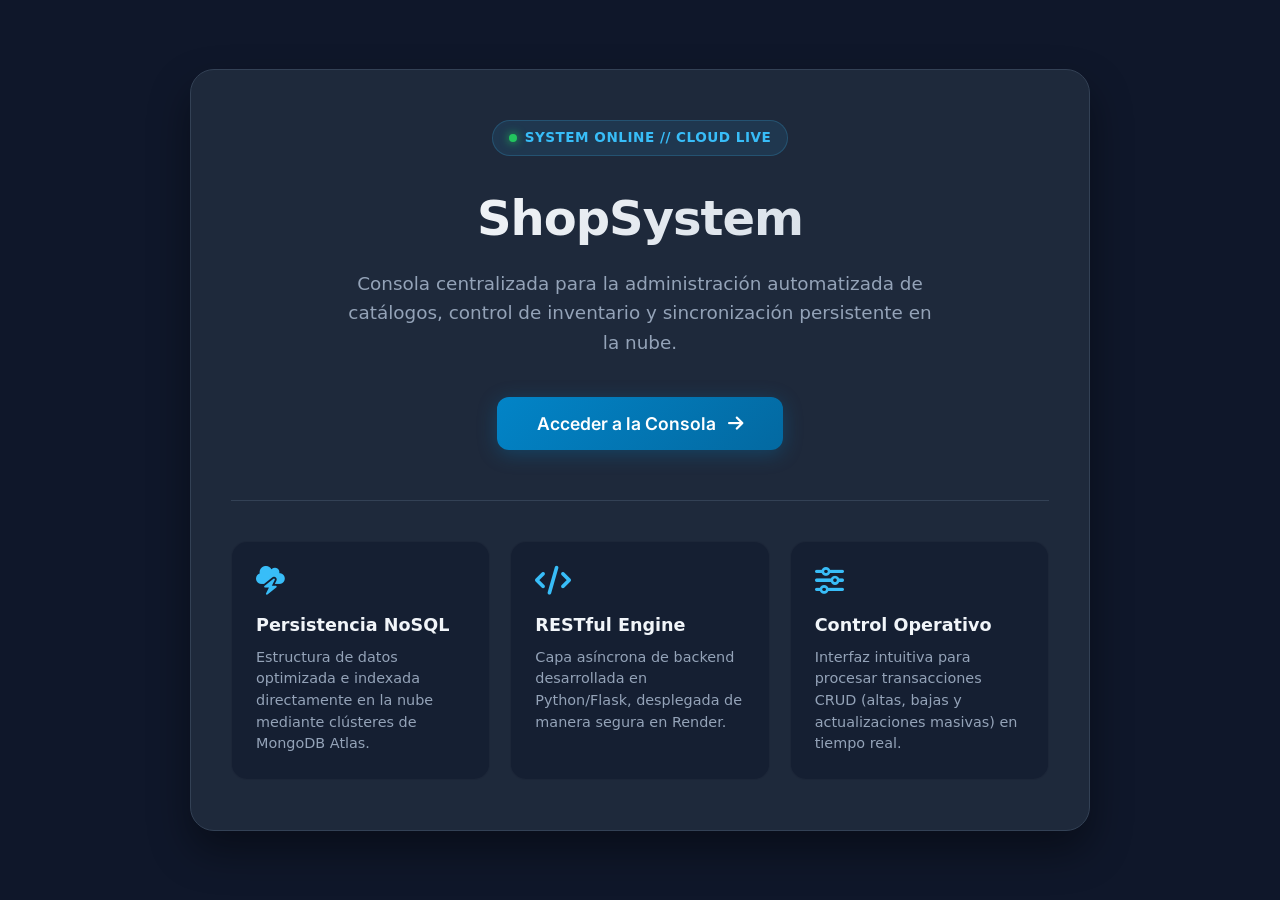
==== index.html @ e1367fc3 "Update index.html" ====
<!DOCTYPE html>
<html lang="es">
<head>
    <meta charset="UTF-8">
    <meta name="viewport" content="width=device-width, initial-scale=1.0">
    <title>ShopSystem | Consola de Gestión</title>
    <link rel="stylesheet" href="styles.css">
    <link rel="stylesheet" href="https://cdnjs.cloudflare.com/ajax/libs/font-awesome/6.4.0/css/all.min.css">
    <style>
        :root {
            --bg-dark: #0f172a;
            --surface-dark: #1e293b;
            --primary-glow: #38bdf8;
            --text-muted: #94a3b8;
            --border-glow: #334155;
        }

        body {
            background-color: var(--bg-dark);
            font-family: 'Segoe UI', system-ui, sans-serif;
            color: #f8fafc;
            margin: 0;
            min-height: 100vh;
            display: flex;
            align-items: center;
            justify-content: center;
        }

        .hero-panel {
            background: var(--surface-dark);
            border: 1px solid var(--border-glow);
            border-radius: 24px;
            padding: 50px 40px;
            max-width: 900px;
            width: 90%;
            box-shadow: 0 20px 40px rgba(0, 0, 0, 0.4);
            text-align: center;
            position: relative;
            overflow: hidden;
        }

        /* Indicador de estado del Servidor */
        .status-badge {
            display: inline-flex;
            align-items: center;
            gap: 8px;
            background: rgba(56, 189, 248, 0.1);
            color: var(--primary-glow);
            padding: 6px 16px;
            border-radius: 100px;
            font-size: 0.85rem;
            font-weight: 600;
            letter-spacing: 0.5px;
            margin-bottom: 24px;
            border: 1px solid rgba(56, 189, 248, 0.2);
        }

        .status-dot {
            width: 8px;
            height: 8px;
            background-color: #22c55e;
            border-radius: 50%;
            box-shadow: 0 0 10px #22c55e;
            animation: pulse 2s infinite;
        }

        @keyframes pulse {
            0% { transform: scale(0.95); box-shadow: 0 0 0 0 rgba(34, 197, 94, 0.7); }
            70% { transform: scale(1); box-shadow: 0 0 0 8px rgba(34, 197, 94, 0); }
            100% { transform: scale(0.95); box-shadow: 0 0 0 0 rgba(34, 197, 94, 0); }
        }

        .hero-panel h1 {
            font-size: 3rem;
            font-weight: 800;
            margin: 0 0 12px 0;
            background: linear-gradient(135deg, #ffffff 0%, #cbd5e1 100%);
            -webkit-background-clip: text;
            -webkit-text-fill-color: transparent;
            letter-spacing: -1px;
        }

        .hero-panel p.subtitle {
            font-size: 1.15rem;
            color: var(--text-muted);
            max-width: 600px;
            margin: 0 auto 40px auto;
            line-height: 1.6;
        }

        /* Botón de Acceso Principal */
        .btn-primary {
            background: linear-gradient(135deg, #0284c7 0%, #0369a1 100%);
            color: white;
            border: none;
            padding: 16px 40px;
            font-size: 1.1rem;
            font-weight: 600;
            border-radius: 12px;
            cursor: pointer;
            transition: all 0.3s ease;
            box-shadow: 0 4px 20px rgba(2, 132, 199, 0.3);
            display: inline-flex;
            align-items: center;
            gap: 12px;
        }

        .btn-primary:hover {
            transform: translateY(-2px);
            box-shadow: 0 6px 24px rgba(2, 132, 199, 0.5);
            background: linear-gradient(135deg, #38bdf8 0%, #0284c7 100%);
        }

        /* Grid Tecnológico */
        .tech-grid {
            display: grid;
            grid-template-columns: repeat(auto-fit, minmax(220px, 1fr));
            gap: 20px;
            margin-top: 50px;
            border-top: 1px solid var(--border-glow);
            padding-top: 40px;
        }

        .tech-card {
            background: #151f32;
            padding: 24px;
            border-radius: 16px;
            border: 1px solid rgba(255, 255, 255, 0.03);
            text-align: left;
            transition: transform 0.3s ease;
        }

        .tech-card:hover {
            transform: translateY(-4px);
            border-color: rgba(56, 189, 248, 0.2);
        }

        .tech-card i {
            font-size: 1.8rem;
            color: var(--primary-glow);
            margin-bottom: 16px;
        }

        .tech-card h3 {
            font-size: 1.1rem;
            font-weight: 600;
            margin: 0 0 8px 0;
            color: #f1f5f9;
        }

        .tech-card p {
            font-size: 0.9rem;
            color: var(--text-muted);
            margin: 0;
            line-height: 1.5;
        }
    </style>
</head>
<body>

<div class="hero-panel">
    <div class="status-badge">
        <div class="status-dot"></div>
        <span>SYSTEM ONLINE // CLOUD LIVE</span>
    </div>

    <h1>ShopSystem</h1>
    <p class="subtitle">Consola centralizada para la administración automatizada de catálogos, control de inventario y sincronización persistente en la nube.</p>
    
    <button class="btn-primary" onclick="window.location.href='catalogo.html'">
        <span>Acceder a la Consola</span>
        <i class="fa-solid fa-arrow-right"></i>
    </button>

    <div class="tech-grid">
        <div class="tech-card">
            <i class="fa-solid fa-cloud-bolt"></i>
            <h3>Persistencia NoSQL</h3>
            <p>Estructura de datos optimizada e indexada directamente en la nube mediante clústeres de MongoDB Atlas.</p>
        </div>
        <div class="tech-card">
            <i class="fa-solid fa-code"></i>
            <h3>RESTful Engine</h3>
            <p>Capa asíncrona de backend desarrollada en Python/Flask, desplegada de manera segura en Render.</p>
        </div>
        <div class="tech-card">
            <i class="fa-solid fa-sliders"></i>
            <h3>Control Operativo</h3>
            <p>Interfaz intuitiva para procesar transacciones CRUD (altas, bajas y actualizaciones masivas) en tiempo real.</p>
        </div>
    </div>
</div>

<div id="modalManual" class="modal">
    <div class="modal-content">
        <span class="close">&times;</span>
        <h2 id="manualTitulo" class="manual-titulo"></h2>
        <div id="manualCuerpo" class="manual-cuerpo"></div>
    </div>
</div>

</body>
</html>
---- styles.css ----
/* ============================================================
   SISTEMA DE ESTILOS v2.1 — Modales centrados
   ============================================================ */

@import url('https://fonts.googleapis.com/css2?family=Inter:wght@400;500;600&display=swap');

:root {
    --font: 'Inter', sans-serif;
    --blue-600:   #2563EB;
    --blue-700:   #1D4ED8;
    --green-100:  #D1FAE5;
    --green-500:  #10B981;
    --green-600:  #059669;
    --green-700:  #065F46;
    --red-50:     #FEF2F2;
    --red-100:    #FEE2E2;
    --red-500:    #EF4444;
    --red-600:    #DC2626;
    --red-700:    #B91C1C;
    --amber-100:  #FEF3C7;
    --amber-700:  #92400E;
    --indigo-600: #4F46E5;
    --indigo-700: #4338CA;

    --bg:         #F9FAFB;
    --surface:    #ffffff;
    --surface-2:  #F3F4F6;
    --text:       #111827;
    --text-muted: #4B5563;
    --text-hint:  #9CA3AF;
    --border:     #E5E7EB;
    --primary:    var(--blue-600);
    --primary-hv: var(--blue-700);
    --success:    var(--green-500);
    --success-hv: var(--green-600);
    --danger:     var(--red-500);
    --danger-hv:  var(--red-600);
    --rad-sm: 6px;
    --rad-md: 10px;
    --rad-lg: 16px;
}

@media (prefers-color-scheme: dark) {
    :root {
        --bg:         #0F1117;
        --surface:    #1A1D26;
        --surface-2:  #22263A;
        --text:       #F1F5F9;
        --text-muted: #94A3B8;
        --text-hint:  #475569;
        --border:     #2D3148;
        --primary:    #60A5FA;
        --primary-hv: #3B82F6;
        --success:    #34D399;
        --success-hv: #10B981;
        --danger:     #F87171;
        --danger-hv:  #EF4444;
    }
}

*, *::before, *::after { box-sizing: border-box; margin: 0; padding: 0; }

body {
    font-family: var(--font);
    background-color: var(--bg);
    color: var(--text);
    font-size: 15px;
    line-height: 1.6;
    min-height: 100vh;
    display: flex;
    justify-content: center;
    padding: 24px 16px;
}

.container { width: 100%; max-width: 920px; }

.header-flex {
    display: flex;
    justify-content: space-between;
    align-items: center;
    margin-bottom: 24px;
    gap: 12px;
    flex-wrap: wrap;
}

h2 { font-size: 20px; font-weight: 500; color: var(--text); }

.card {
    background: var(--surface);
    border: 0.5px solid var(--border);
    border-radius: var(--rad-lg);
    padding: 1.25rem 1.4rem;
    margin-bottom: 20px;
}

input, select, textarea {
    flex: 1;
    min-width: 180px;
    padding: 9px 13px;
    background: var(--surface-2);
    color: var(--text);
    border: 0.5px solid var(--border);
    border-radius: var(--rad-md);
    font-family: var(--font);
    font-size: 14px;
    outline: none;
    transition: border-color 0.2s, box-shadow 0.2s;
}
input::placeholder, textarea::placeholder { color: var(--text-hint); }
input:focus, select:focus, textarea:focus {
    border-color: var(--primary);
    box-shadow: 0 0 0 3px rgba(59,130,246,0.12);
}

.form-group { display: flex; gap: 8px; flex-wrap: wrap; align-items: center; }

button {
    font-family: var(--font);
    font-size: 13px;
    font-weight: 500;
    cursor: pointer;
    border-radius: var(--rad-md);
    border: none;
    transition: background 0.15s, color 0.15s, transform 0.1s;
}
button:active { transform: scale(0.98); }

.btn-primary { background: var(--primary); color: #fff; padding: 10px 20px; }
.btn-primary:hover { background: var(--primary-hv); }

.btn-nav { background: var(--indigo-600); color: #fff; padding: 7px 14px; border-radius: var(--rad-sm); margin-left: 8px; }
.btn-nav:hover { background: var(--indigo-700); }

.btn-delete { background: transparent; color: var(--danger); border: 0.5px solid var(--danger); padding: 5px 11px; font-size: 12px; border-radius: var(--rad-sm); }
.btn-delete:hover { background: var(--danger); color: #fff; }

.btn-add-cart { background: transparent; color: var(--success); border: 0.5px solid var(--success); padding: 5px 11px; font-size: 12px; border-radius: var(--rad-sm); }
.btn-add-cart:hover { background: var(--success); color: #fff; }

.btn-logout { background: var(--danger-hv); color: #fff; padding: 7px 14px; border-radius: var(--rad-sm); font-size: 12px; }
.btn-logout:hover { background: var(--red-700); }

.btn-comprar-final { background: var(--success); color: #fff; padding: 11px 20px; border-radius: var(--rad-md); font-size: 14px; width: 100%; margin-top: 12px; }
.btn-comprar-final:hover { background: var(--success-hv); }

.btn-eliminar-item { background: var(--danger); color: #fff; border: none; border-radius: var(--rad-sm); padding: 4px 10px; font-size: 12px; }
.btn-eliminar-item:hover { background: var(--danger-hv); }

.table-wrap { border: 0.5px solid var(--border); border-radius: var(--rad-lg); overflow: hidden; background: var(--surface); margin-bottom: 20px; }
table { width: 100%; border-collapse: collapse; font-size: 14px; }
thead th { background: var(--surface-2); color: var(--text-muted); font-size: 11px; font-weight: 500; text-transform: uppercase; letter-spacing: 0.06em; padding: 10px 14px; text-align: left; }
tbody td { padding: 12px 14px; border-top: 0.5px solid var(--border); color: var(--text); }
tbody tr:hover { background: var(--surface-2); }

.badge { display: inline-block; padding: 3px 10px; border-radius: 99px; font-size: 11px; font-weight: 500; }
.badge-green  { background: var(--green-100); color: var(--green-700); }
.badge-amber  { background: var(--amber-100); color: var(--amber-700); }
.badge-danger { background: var(--red-100);   color: var(--red-700); }

#seccionAdmin {
    background: var(--red-50);
    border: 0.5px solid var(--red-500);
    border-radius: var(--rad-lg);
    padding: 1rem 1.25rem;
    margin-bottom: 20px;
    display: flex;
    justify-content: space-between;
    align-items: center;
    gap: 12px;
    flex-wrap: wrap;
}
#seccionAdmin h3 { font-size: 13px; font-weight: 500; color: var(--red-700); }
#seccionAdmin p  { font-size: 12px; color: var(--red-600); opacity: .85; margin-top: 3px; }

/* ══════════════════════════════════════════════════════════════
   MODAL CENTRADO EN PANTALLA
   ══════════════════════════════════════════════════════════════

   Cómo funciona:
   - El overlay usa position:fixed + inset:0 para cubrir toda la ventana.
   - display:flex con align-items:center y justify-content:center
     centra la caja .modal-content exactamente en el viewport,
     sin importar el tamaño del contenido ni el scroll de la página.
   - JS solo necesita añadir/quitar la clase "active" al elemento .modal.

   Ejemplo JS:
       document.getElementById('miModal').classList.add('active');    // abrir
       document.getElementById('miModal').classList.remove('active'); // cerrar
*/

.modal {
    display: none;
    position: fixed;        /* fijo al viewport, no al documento */
    inset: 0;               /* cubre toda la pantalla: top/right/bottom/left = 0 */
    z-index: 9999;
    align-items: center;    /* centra verticalmente */
    justify-content: center;/* centra horizontalmente */
    padding: 1.5rem;        /* margen mínimo en móviles */
    background: rgba(0, 0, 0, 0.55);
    backdrop-filter: blur(3px);
    -webkit-backdrop-filter: blur(3px);
}

.modal.active {
    display: flex;          /* activar flex = modal visible y centrado */
}

.modal-content {
    background: var(--surface);
    border-radius: var(--rad-lg);
    border-top: 3px solid var(--primary);
    padding: 1.75rem;
    width: min(94vw, 520px);  /* max 520px, responsive en móviles */
    max-height: 85vh;          /* nunca desborda la pantalla */
    overflow-y: auto;
    position: relative;
    /* NO se usa margin:auto — el flexbox del overlay lo centra */
}

.close {
    position: absolute;
    top: 14px;
    right: 16px;
    font-size: 18px;
    color: var(--text-muted);
    cursor: pointer;
    background: none;
    border: none;
    font-family: var(--font);
    padding: 3px 8px;
    border-radius: var(--rad-sm);
    line-height: 1;
    transition: background 0.15s, color 0.15s;
}
.close:hover { background: var(--surface-2); color: var(--text); }

.manual-titulo { font-size: 17px; font-weight: 500; color: var(--primary); margin-bottom: 1rem; }
.manual-cuerpo { font-size: 13px; color: var(--text-muted); line-height: 1.65; }
.manual-cuerpo h3 { font-size: 13px; font-weight: 500; color: var(--text); margin-top: 1rem; margin-bottom: 0.4rem; }
.manual-cuerpo ul { padding-left: 1.2rem; margin-top: 0.4rem; }
.manual-cuerpo li { margin-bottom: 0.25rem; }

.item-carrito { display: flex; justify-content: space-between; align-items: center; padding: 11px 0; border-bottom: 0.5px solid var(--border); animation: fadeInUp 0.25s ease both; }
.item-carrito:last-child { border-bottom: none; }
.item-carrito-info { display: flex; flex-direction: column; gap: 2px; }
.item-carrito-nombre { font-size: 13px; font-weight: 500; }
.item-carrito-precio { font-size: 12px; color: var(--text-muted); }
.item-carrito-acciones { display: flex; gap: 6px; align-items: center; }
.item-qty { font-size: 13px; font-weight: 500; min-width: 20px; text-align: center; }

.carrito-footer { margin-top: 14px; border-top: 0.5px solid var(--border); padding-top: 12px; display: flex; justify-content: space-between; align-items: center; flex-wrap: wrap; gap: 8px; }
.carrito-total { font-size: 14px; font-weight: 500; }
.carrito-total span { font-size: 13px; font-weight: 400; color: var(--text-muted); margin-right: 6px; }

#btnManual {
    position: fixed;
    bottom: 28px; right: 28px;
    width: 56px; height: 56px;
    border-radius: 50%;
    background: var(--primary);
    color: #fff; border: none; font-size: 24px; cursor: pointer;
    box-shadow: 0 4px 16px rgba(37,99,235,0.3);
    z-index: 1000;
    display: flex; align-items: center; justify-content: center;
    transition: transform 0.2s, background 0.2s;
}
#btnManual:hover { transform: scale(1.1); background: var(--primary-hv); }

.btn-carrito-flotante {
    position: fixed;
    bottom: 28px; left: 28px;
    width: 56px; height: 56px;
    background: var(--success);
    color: #fff; border: none; border-radius: 50%; font-size: 22px; cursor: pointer;
    box-shadow: 0 4px 16px rgba(16,185,129,0.3);
    z-index: 1000;
    display: flex; align-items: center; justify-content: center;
    transition: transform 0.2s, background 0.2s;
}
.btn-carrito-flotante:hover { transform: scale(1.1); background: var(--success-hv); }

#contadorCarrito {
    position: absolute; top: 4px; right: 4px;
    background: var(--danger); color: #fff; border-radius: 50%;
    width: 18px; height: 18px; font-size: 10px; font-weight: 600;
    display: flex; align-items: center; justify-content: center;
    pointer-events: none;
}

.container-login { display: flex; justify-content: center; align-items: center; min-height: 100vh; background: var(--bg); padding: 24px; }

.login-card { background: var(--surface); border: 0.5px solid var(--border); border-radius: var(--rad-lg); padding: 2rem 2.25rem; width: 100%; max-width: 380px; display: flex; flex-direction: column; gap: 14px; }
.login-card h2 { font-size: 22px; font-weight: 500; }
.login-card .sub { font-size: 13px; color: var(--text-muted); margin-top: -8px; }
.login-card label { display: block; font-size: 12px; font-weight: 500; margin-bottom: 5px; }
.login-card input { width: 100%; min-width: unset; }
.login-card .btn-primary { width: 100%; padding: 11px; font-size: 14px; text-align: center; }

@keyframes fadeInUp {
    from { opacity: 0; transform: translateY(8px); }
    to   { opacity: 1; transform: translateY(0); }
}
tbody tr { animation: fadeInUp 0.3s ease both; }

.text-muted      { color: var(--text-muted); }
.text-sm         { font-size: 13px; }
.mt-1            { margin-top: 0.5rem; }
.mt-2            { margin-top: 1rem; }
.mb-1            { margin-bottom: 0.5rem; }
.mb-2            { margin-bottom: 1rem; }
.flex            { display: flex; }
.gap-2           { gap: 8px; }
.items-center    { align-items: center; }
.justify-between { justify-content: space-between; }
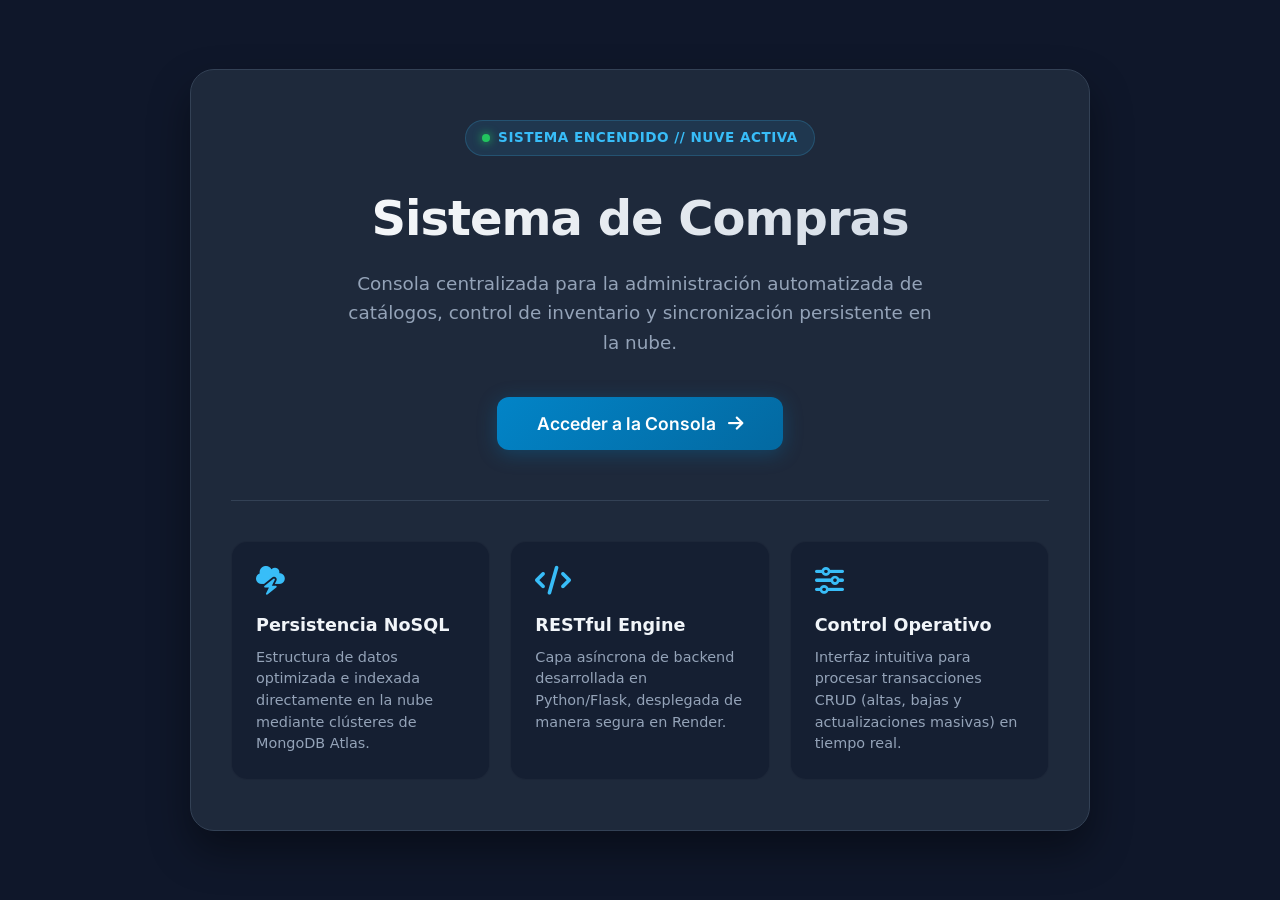
==== commit cb9e3682: "Update index.html" ====
--- a/index.html
+++ b/index.html
@@ -3,7 +3,7 @@
 <head>
     <meta charset="UTF-8">
     <meta name="viewport" content="width=device-width, initial-scale=1.0">
-    <title>ShopSystem | Consola de Gestión</title>
+    <title>Sistema de Compras | Consola de Gestión</title>
     <link rel="stylesheet" href="styles.css">
     <link rel="stylesheet" href="https://cdnjs.cloudflare.com/ajax/libs/font-awesome/6.4.0/css/all.min.css">
     <style>
@@ -158,46 +158,46 @@
 </head>
 <body>
 
-<div class="hero-panel">
-    <div class="status-badge">
-        <div class="status-dot"></div>
-        <span>SYSTEM ONLINE // CLOUD LIVE</span>
-    </div>
-
-    <h1>ShopSystem</h1>
-    <p class="subtitle">Consola centralizada para la administración automatizada de catálogos, control de inventario y sincronización persistente en la nube.</p>
-    
-    <button class="btn-primary" onclick="window.location.href='catalogo.html'">
-        <span>Acceder a la Consola</span>
-        <i class="fa-solid fa-arrow-right"></i>
-    </button>
-
-    <div class="tech-grid">
-        <div class="tech-card">
-            <i class="fa-solid fa-cloud-bolt"></i>
-            <h3>Persistencia NoSQL</h3>
-            <p>Estructura de datos optimizada e indexada directamente en la nube mediante clústeres de MongoDB Atlas.</p>
+    <div class="hero-panel">
+        <div class="status-badge">
+            <div class="status-dot"></div>
+            <span>SISTEMA ENCENDIDO // NUVE ACTIVA</span>
         </div>
-        <div class="tech-card">
-            <i class="fa-solid fa-code"></i>
-            <h3>RESTful Engine</h3>
-            <p>Capa asíncrona de backend desarrollada en Python/Flask, desplegada de manera segura en Render.</p>
-        </div>
-        <div class="tech-card">
-            <i class="fa-solid fa-sliders"></i>
-            <h3>Control Operativo</h3>
-            <p>Interfaz intuitiva para procesar transacciones CRUD (altas, bajas y actualizaciones masivas) en tiempo real.</p>
+
+        <h1>Sistema de Compras</h1>
+        <p class="subtitle">Consola centralizada para la administración automatizada de catálogos, control de inventario y sincronización persistente en la nube.</p>
+        
+        <button class="btn-primary" onclick="window.location.href='catalogo.html'">
+            <span>Acceder a la Consola</span>
+            <i class="fa-solid fa-arrow-right"></i>
+        </button>
+
+        <div class="tech-grid">
+            <div class="tech-card">
+                <i class="fa-solid fa-cloud-bolt"></i>
+                <h3>Persistencia NoSQL</h3>
+                <p>Estructura de datos optimizada e indexada directamente en la nube mediante clústeres de MongoDB Atlas.</p>
+            </div>
+            <div class="tech-card">
+                <i class="fa-solid fa-code"></i>
+                <h3>RESTful Engine</h3>
+                <p>Capa asíncrona de backend desarrollada en Python/Flask, desplegada de manera segura en Render.</p>
+            </div>
+            <div class="tech-card">
+                <i class="fa-solid fa-sliders"></i>
+                <h3>Control Operativo</h3>
+                <p>Interfaz intuitiva para procesar transacciones CRUD (altas, bajas y actualizaciones masivas) en tiempo real.</p>
+            </div>
         </div>
     </div>
-</div>
-
-<div id="modalManual" class="modal">
-    <div class="modal-content">
-        <span class="close">&times;</span>
-        <h2 id="manualTitulo" class="manual-titulo"></h2>
-        <div id="manualCuerpo" class="manual-cuerpo"></div>
+
+    <div id="modalManual" class="modal">
+        <div class="modal-content">
+            <span class="close">&times;</span>
+            <h2 id="manualTitulo" class="manual-titulo"></h2>
+            <div id="manualCuerpo" class="manual-cuerpo"></div>
+        </div>
     </div>
-</div>
 
 </body>
 </html>
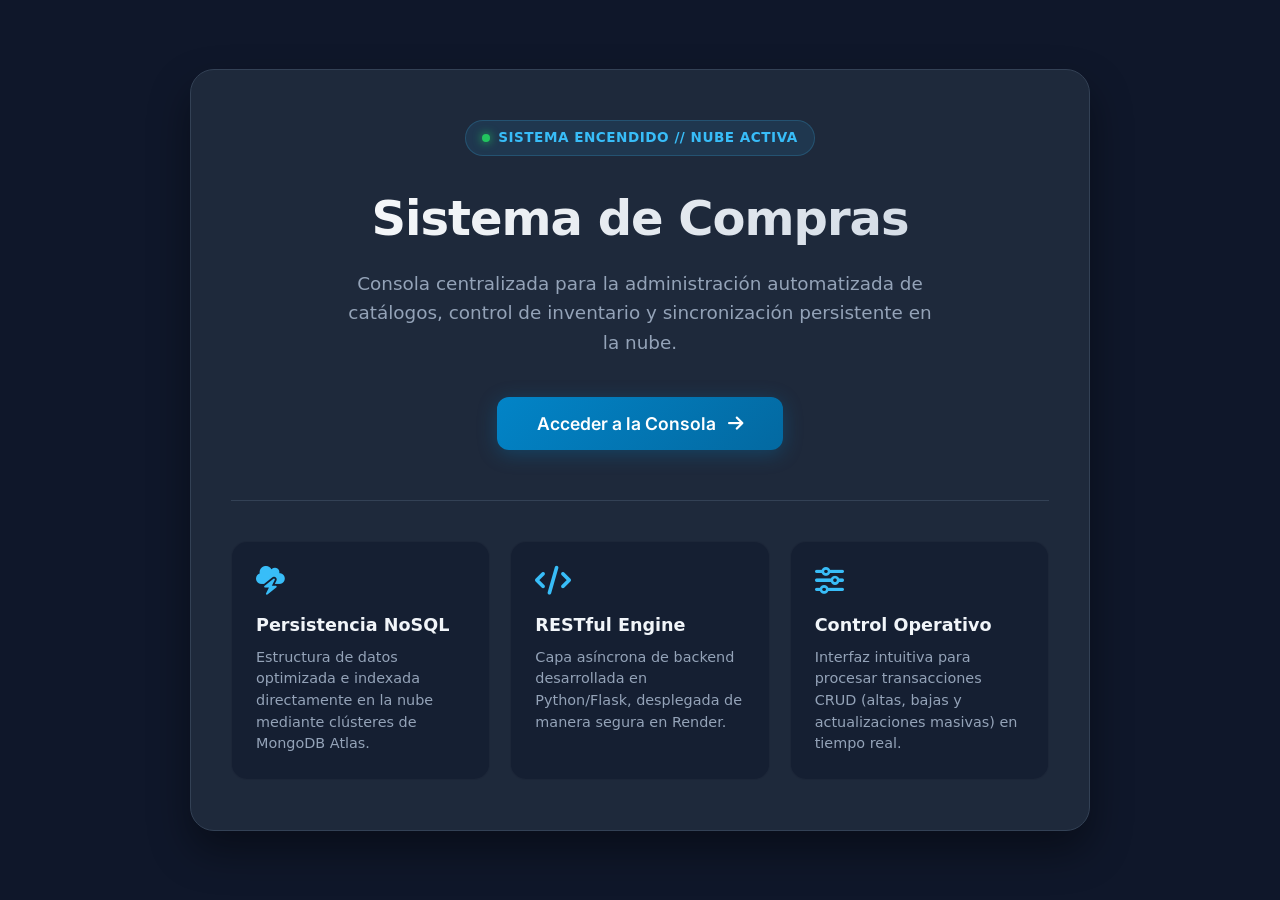
==== commit 73ca25cd: "Update index.html" ====
--- a/index.html
+++ b/index.html
@@ -161,7 +161,7 @@
     <div class="hero-panel">
         <div class="status-badge">
             <div class="status-dot"></div>
-            <span>SISTEMA ENCENDIDO // NUVE ACTIVA</span>
+            <span>SISTEMA ENCENDIDO // NUBE ACTIVA</span>
         </div>
 
         <h1>Sistema de Compras</h1>
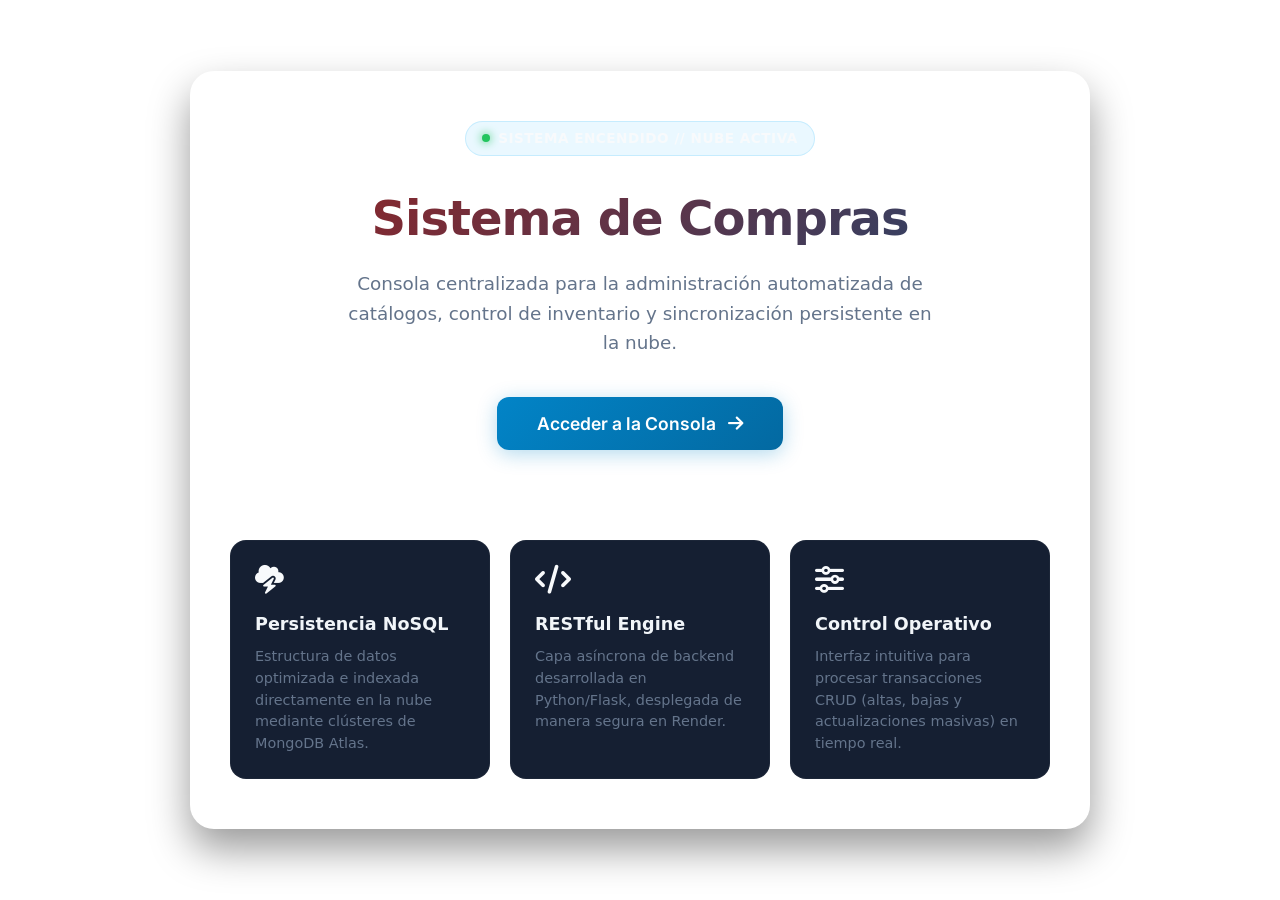
==== commit 2d27f9a0: "Add files via upload" ====
--- a/index.html
+++ b/index.html
@@ -1,19 +1,30 @@
 <!DOCTYPE html>
 <html lang="es">
-<head>
-    <meta charset="UTF-8">
-    <meta name="viewport" content="width=device-width, initial-scale=1.0">
-    <title>Sistema de Compras | Consola de Gestión</title>
-    <link rel="stylesheet" href="styles.css">
-    <link rel="stylesheet" href="https://cdnjs.cloudflare.com/ajax/libs/font-awesome/6.4.0/css/all.min.css">
-    <style>
-        :root {
-            --bg-dark: #0f172a;
-            --surface-dark: #1e293b;
-            --primary-glow: #38bdf8;
-            --text-muted: #94a3b8;
-            --border-glow: #334155;
-        }
+    <head>
+        <meta charset="UTF-8">
+        <meta name="viewport" content="width=device-width, initial-scale=1.0">
+        <title>Sistema de Compras | Consola de Gestión</title>
+        <link rel="stylesheet" href="styles.css">
+        <link rel="stylesheet"
+            href="https://cdnjs.cloudflare.com/ajax/libs/font-awesome/6.4.0/css/all.min.css">
+        <style>
+        :root{
+  --bg-main: #f8fafc;
+  --bg-card: #ffffff;
+
+  --primary: #2563eb;
+  --primary-hover: #1d4ed8;
+
+  --secondary: #64748b;
+
+  --success: #16a34a;
+  --danger: #dc2626;
+
+  --border: #dbeafe;
+
+  --text-main: #0f172a;
+  --text-muted: #64748b;
+}
 
         body {
             background-color: var(--bg-dark);
@@ -74,7 +85,7 @@
             font-size: 3rem;
             font-weight: 800;
             margin: 0 0 12px 0;
-            background: linear-gradient(135deg, #ffffff 0%, #cbd5e1 100%);
+            background: linear-gradient(135deg, #972323 0%, #24456d 100%);
             -webkit-background-clip: text;
             -webkit-text-fill-color: transparent;
             letter-spacing: -1px;
@@ -155,49 +166,56 @@
             line-height: 1.5;
         }
     </style>
-</head>
-<body>
-
-    <div class="hero-panel">
-        <div class="status-badge">
-            <div class="status-dot"></div>
-            <span>SISTEMA ENCENDIDO // NUBE ACTIVA</span>
-        </div>
-
-        <h1>Sistema de Compras</h1>
-        <p class="subtitle">Consola centralizada para la administración automatizada de catálogos, control de inventario y sincronización persistente en la nube.</p>
-        
-        <button class="btn-primary" onclick="window.location.href='catalogo.html'">
-            <span>Acceder a la Consola</span>
-            <i class="fa-solid fa-arrow-right"></i>
-        </button>
-
-        <div class="tech-grid">
-            <div class="tech-card">
-                <i class="fa-solid fa-cloud-bolt"></i>
-                <h3>Persistencia NoSQL</h3>
-                <p>Estructura de datos optimizada e indexada directamente en la nube mediante clústeres de MongoDB Atlas.</p>
+    </head>
+    <body>
+
+        <div class="hero-panel">
+            <div class="status-badge">
+                <div class="status-dot"></div>
+                <span>SISTEMA ENCENDIDO // NUBE ACTIVA</span>
             </div>
-            <div class="tech-card">
-                <i class="fa-solid fa-code"></i>
-                <h3>RESTful Engine</h3>
-                <p>Capa asíncrona de backend desarrollada en Python/Flask, desplegada de manera segura en Render.</p>
-            </div>
-            <div class="tech-card">
-                <i class="fa-solid fa-sliders"></i>
-                <h3>Control Operativo</h3>
-                <p>Interfaz intuitiva para procesar transacciones CRUD (altas, bajas y actualizaciones masivas) en tiempo real.</p>
+
+            <h1>Sistema de Compras</h1>
+            <p class="subtitle">Consola centralizada para la administración
+                automatizada de catálogos, control de inventario y
+                sincronización persistente en la nube.</p>
+
+            <button class="btn-primary"
+                onclick="window.location.href='catalogo.html'">
+                <span>Acceder a la Consola</span>
+                <i class="fa-solid fa-arrow-right"></i>
+            </button>
+
+            <div class="tech-grid">
+                <div class="tech-card">
+                    <i class="fa-solid fa-cloud-bolt"></i>
+                    <h3>Persistencia NoSQL</h3>
+                    <p>Estructura de datos optimizada e indexada directamente en
+                        la nube mediante clústeres de MongoDB Atlas.</p>
+                </div>
+                <div class="tech-card">
+                    <i class="fa-solid fa-code"></i>
+                    <h3>RESTful Engine</h3>
+                    <p>Capa asíncrona de backend desarrollada en Python/Flask,
+                        desplegada de manera segura en Render.</p>
+                </div>
+                <div class="tech-card">
+                    <i class="fa-solid fa-sliders"></i>
+                    <h3>Control Operativo</h3>
+                    <p>Interfaz intuitiva para procesar transacciones CRUD
+                        (altas, bajas y actualizaciones masivas) en tiempo
+                        real.</p>
+                </div>
             </div>
         </div>
-    </div>
-
-    <div id="modalManual" class="modal">
-        <div class="modal-content">
-            <span class="close">&times;</span>
-            <h2 id="manualTitulo" class="manual-titulo"></h2>
-            <div id="manualCuerpo" class="manual-cuerpo"></div>
+
+        <div id="modalManual" class="modal">
+            <div class="modal-content">
+                <span class="close">&times;</span>
+                <h2 id="manualTitulo" class="manual-titulo"></h2>
+                <div id="manualCuerpo" class="manual-cuerpo"></div>
+            </div>
         </div>
-    </div>
-
-</body>
+
+    </body>
 </html>
--- a/styles.css
+++ b/styles.css
@@ -1,314 +1,633 @@
 /* ============================================================
-   SISTEMA DE ESTILOS v2.1 — Modales centrados
+   SISTEMA DE ESTILOS v3.0 — Optimizado y Fluido
    ============================================================ */
 
-@import url('https://fonts.googleapis.com/css2?family=Inter:wght@400;500;600&display=swap');
+@import url("https://fonts.googleapis.com/css2?family=Inter:wght@400;500;600&display=swap");
 
 :root {
-    --font: 'Inter', sans-serif;
-    --blue-600:   #2563EB;
-    --blue-700:   #1D4ED8;
-    --green-100:  #D1FAE5;
-    --green-500:  #10B981;
-    --green-600:  #059669;
-    --green-700:  #065F46;
-    --red-50:     #FEF2F2;
-    --red-100:    #FEE2E2;
-    --red-500:    #EF4444;
-    --red-600:    #DC2626;
-    --red-700:    #B91C1C;
-    --amber-100:  #FEF3C7;
-    --amber-700:  #92400E;
-    --indigo-600: #4F46E5;
-    --indigo-700: #4338CA;
-
-    --bg:         #F9FAFB;
-    --surface:    #ffffff;
-    --surface-2:  #F3F4F6;
-    --text:       #111827;
-    --text-muted: #4B5563;
-    --text-hint:  #9CA3AF;
-    --border:     #E5E7EB;
-    --primary:    var(--blue-600);
-    --primary-hv: var(--blue-700);
-    --success:    var(--green-500);
-    --success-hv: var(--green-600);
-    --danger:     var(--red-500);
-    --danger-hv:  var(--red-600);
-    --rad-sm: 6px;
-    --rad-md: 10px;
-    --rad-lg: 16px;
+  --font: "Inter", sans-serif;
+  --blue-600: #2563eb;
+  --blue-700: #1d4ed8;
+  --green-100: #d1fae5;
+  --green-500: #10b981;
+  --green-600: #059669;
+  --green-700: #065f46;
+  --red-50: #fef2f2;
+  --red-100: #fee2e2;
+  --red-500: #ef4444;
+  --red-600: #dc2626;
+  --red-700: #b91c1c;
+  --amber-100: #fef3c7;
+  --amber-700: #92400e;
+  --indigo-600: #4f46e5;
+  --indigo-700: #4338ca;
+
+  /* Tema Claro */
+  --bg: #f9fafb;
+  --surface: #ffffff;
+  --surface-2: #f3f4f6;
+  --text: #111827;
+  --text-muted: #4b5563;
+  --text-hint: #9ca3af;
+  --border: #e5e7eb;
+  --primary: var(--blue-600);
+  --primary-hv: var(--blue-700);
+  --success: var(--green-500);
+  --success-hv: var(--green-600);
+  --danger: var(--red-500);
+  --danger-hv: var(--red-600);
+
+  --rad-sm: 6px;
+  --rad-md: 10px;
+  --rad-lg: 16px;
+  --shadow-sm: 0 1px 2px 0 rgba(0, 0, 0, 0.05);
+  --shadow-md: 0 4px 6px -1px rgba(0, 0, 0, 0.1);
 }
 
 @media (prefers-color-scheme: dark) {
-    :root {
-        --bg:         #0F1117;
-        --surface:    #1A1D26;
-        --surface-2:  #22263A;
-        --text:       #F1F5F9;
-        --text-muted: #94A3B8;
-        --text-hint:  #475569;
-        --border:     #2D3148;
-        --primary:    #60A5FA;
-        --primary-hv: #3B82F6;
-        --success:    #34D399;
-        --success-hv: #10B981;
-        --danger:     #F87171;
-        --danger-hv:  #EF4444;
-    }
-}
-
-*, *::before, *::after { box-sizing: border-box; margin: 0; padding: 0; }
+  :root {
+    --bg: #0f1117;
+    --surface: #1a1d26;
+    --surface-2: #22263a;
+    --text: #f1f5f9;
+    --text-muted: #94a3b8;
+    --text-hint: #475569;
+    --border: #2d3148;
+    --primary: #60a5fa;
+    --primary-hv: #3b82f6;
+    --success: #34d399;
+    --success-hv: #10b981;
+    --danger: #f87171;
+    --danger-hv: #ef4444;
+  }
+  #seccionAdmin {
+    background: rgba(220, 38, 38, 0.1) !important;
+    border-color: var(--danger) !important;
+  }
+  #seccionAdmin h3 {
+    color: var(--danger) !important;
+  }
+  #seccionAdmin p {
+    color: var(--text-muted) !important;
+  }
+}
+
+*,
+*::before,
+*::after {
+  box-sizing: border-box;
+  margin: 0;
+  padding: 0;
+}
 
 body {
-    font-family: var(--font);
-    background-color: var(--bg);
-    color: var(--text);
-    font-size: 15px;
-    line-height: 1.6;
-    min-height: 100vh;
-    display: flex;
-    justify-content: center;
-    padding: 24px 16px;
-}
-
-.container { width: 100%; max-width: 920px; }
-
+  font-family: var(--font);
+  background-color: var(--bg);
+  color: var(--text);
+  font-size: 15px;
+  line-height: 1.6;
+  min-height: 100vh;
+  display: flex;
+  justify-content: center;
+  padding: 24px 16px;
+  transition:
+    background-color 0.3s,
+    color 0.3s;
+}
+
+.container {
+  width: 100%;
+  max-width: 920px;
+}
+
+/* Headers y Flexbox */
 .header-flex {
-    display: flex;
-    justify-content: space-between;
-    align-items: center;
-    margin-bottom: 24px;
-    gap: 12px;
-    flex-wrap: wrap;
-}
-
-h2 { font-size: 20px; font-weight: 500; color: var(--text); }
+  display: flex;
+  justify-content: space-between;
+  align-items: center;
+  margin-bottom: 24px;
+  gap: 16px;
+  flex-wrap: wrap;
+}
+
+h2 {
+  font-size: 22px;
+  font-weight: 600;
+  color: var(--text);
+  letter-spacing: -0.02em;
+}
 
 .card {
-    background: var(--surface);
-    border: 0.5px solid var(--border);
-    border-radius: var(--rad-lg);
-    padding: 1.25rem 1.4rem;
-    margin-bottom: 20px;
-}
-
-input, select, textarea {
-    flex: 1;
-    min-width: 180px;
-    padding: 9px 13px;
-    background: var(--surface-2);
-    color: var(--text);
-    border: 0.5px solid var(--border);
-    border-radius: var(--rad-md);
-    font-family: var(--font);
-    font-size: 14px;
-    outline: none;
-    transition: border-color 0.2s, box-shadow 0.2s;
-}
-input::placeholder, textarea::placeholder { color: var(--text-hint); }
-input:focus, select:focus, textarea:focus {
-    border-color: var(--primary);
-    box-shadow: 0 0 0 3px rgba(59,130,246,0.12);
-}
-
-.form-group { display: flex; gap: 8px; flex-wrap: wrap; align-items: center; }
-
+  background: var(--surface);
+  border: 1px solid var(--border);
+  border-radius: var(--rad-lg);
+  padding: 1.5rem;
+  margin-bottom: 20px;
+  box-shadow: var(--shadow-sm);
+}
+
+/* Inputs y Controles de Formulario */
+input,
+select,
+textarea {
+  width: 100%;
+  padding: 10px 14px;
+  background: var(--surface-2);
+  color: var(--text);
+  border: 1px solid var(--border);
+  border-radius: var(--rad-md);
+  font-family: var(--font);
+  font-size: 14px;
+  outline: none;
+  transition:
+    border-color 0.2s,
+    box-shadow 0.2s,
+    background-color 0.2s;
+}
+input::placeholder,
+textarea::placeholder {
+  color: var(--text-hint);
+}
+input:focus,
+select:focus,
+textarea:focus {
+  border-color: var(--primary);
+  box-shadow: 0 0 0 3px rgba(59, 130, 246, 0.15);
+  background: var(--surface);
+}
+
+.form-group {
+  display: grid;
+  grid-template-columns: repeat(auto-fit, minmax(200px, 1fr));
+  gap: 12px;
+  align-items: end;
+}
+
+/* Botones Base */
 button {
-    font-family: var(--font);
-    font-size: 13px;
-    font-weight: 500;
-    cursor: pointer;
-    border-radius: var(--rad-md);
-    border: none;
-    transition: background 0.15s, color 0.15s, transform 0.1s;
-}
-button:active { transform: scale(0.98); }
-
-.btn-primary { background: var(--primary); color: #fff; padding: 10px 20px; }
-.btn-primary:hover { background: var(--primary-hv); }
-
-.btn-nav { background: var(--indigo-600); color: #fff; padding: 7px 14px; border-radius: var(--rad-sm); margin-left: 8px; }
-.btn-nav:hover { background: var(--indigo-700); }
-
-.btn-delete { background: transparent; color: var(--danger); border: 0.5px solid var(--danger); padding: 5px 11px; font-size: 12px; border-radius: var(--rad-sm); }
-.btn-delete:hover { background: var(--danger); color: #fff; }
-
-.btn-add-cart { background: transparent; color: var(--success); border: 0.5px solid var(--success); padding: 5px 11px; font-size: 12px; border-radius: var(--rad-sm); }
-.btn-add-cart:hover { background: var(--success); color: #fff; }
-
-.btn-logout { background: var(--danger-hv); color: #fff; padding: 7px 14px; border-radius: var(--rad-sm); font-size: 12px; }
-.btn-logout:hover { background: var(--red-700); }
-
-.btn-comprar-final { background: var(--success); color: #fff; padding: 11px 20px; border-radius: var(--rad-md); font-size: 14px; width: 100%; margin-top: 12px; }
-.btn-comprar-final:hover { background: var(--success-hv); }
-
-.btn-eliminar-item { background: var(--danger); color: #fff; border: none; border-radius: var(--rad-sm); padding: 4px 10px; font-size: 12px; }
-.btn-eliminar-item:hover { background: var(--danger-hv); }
-
-.table-wrap { border: 0.5px solid var(--border); border-radius: var(--rad-lg); overflow: hidden; background: var(--surface); margin-bottom: 20px; }
-table { width: 100%; border-collapse: collapse; font-size: 14px; }
-thead th { background: var(--surface-2); color: var(--text-muted); font-size: 11px; font-weight: 500; text-transform: uppercase; letter-spacing: 0.06em; padding: 10px 14px; text-align: left; }
-tbody td { padding: 12px 14px; border-top: 0.5px solid var(--border); color: var(--text); }
-tbody tr:hover { background: var(--surface-2); }
-
-.badge { display: inline-block; padding: 3px 10px; border-radius: 99px; font-size: 11px; font-weight: 500; }
-.badge-green  { background: var(--green-100); color: var(--green-700); }
-.badge-amber  { background: var(--amber-100); color: var(--amber-700); }
-.badge-danger { background: var(--red-100);   color: var(--red-700); }
-
+  font-family: var(--font);
+  font-size: 13px;
+  font-weight: 500;
+  cursor: pointer;
+  border-radius: var(--rad-md);
+  border: none;
+  padding: 10px 16px;
+  display: inline-flex;
+  align-items: center;
+  justify-content: center;
+  gap: 6px;
+  white-space: nowrap;
+  transition:
+    background 0.2s,
+    color 0.2s,
+    transform 0.1s,
+    box-shadow 0.2s;
+}
+button:active {
+  transform: scale(0.98);
+}
+
+/* Variantes de Botones */
+.btn-primary {
+  background: var(--primary);
+  color: #fff;
+}
+.btn-primary:hover {
+  background: var(--primary-hv);
+  box-shadow: 0 2px 4px rgba(0, 0, 0, 0.1);
+}
+
+.btn-nav {
+  background: var(--indigo-600);
+  color: #fff;
+  padding: 8px 14px;
+  border-radius: var(--rad-md);
+}
+.btn-nav:hover {
+  background: var(--indigo-700);
+}
+
+.btn-delete {
+  background: transparent;
+  color: var(--danger);
+  border: 1px solid var(--danger);
+  padding: 6px 12px;
+  font-size: 12px;
+}
+.btn-delete:hover {
+  background: var(--danger);
+  color: #fff;
+}
+
+.btn-add-cart {
+  background: transparent;
+  color: var(--success);
+  border: 1px solid var(--success);
+  padding: 6px 12px;
+  font-size: 12px;
+}
+.btn-add-cart:hover {
+  background: var(--success);
+  color: #fff;
+}
+
+.btn-logout {
+  background: var(--danger-hv);
+  color: #fff;
+  padding: 8px 14px;
+  font-size: 13px;
+}
+.btn-logout:hover {
+  background: var(--red-700);
+}
+
+.btn-comprar-final {
+  background: var(--success);
+  color: #fff;
+  padding: 12px 20px;
+  font-size: 14px;
+  width: 100%;
+  margin-top: 16px;
+  font-weight: 600;
+}
+.btn-comprar-final:hover {
+  background: var(--success-hv);
+}
+
+.btn-eliminar-item {
+  background: var(--danger);
+  color: #fff;
+  border-radius: var(--rad-sm);
+  padding: 4px 10px;
+  font-size: 12px;
+}
+.btn-eliminar-item:hover {
+  background: var(--danger-hv);
+}
+
+/* Tablas Responsivas */
+.table-wrap {
+  border: 1px solid var(--border);
+  border-radius: var(--rad-lg);
+  overflow-x: auto;
+  background: var(--surface);
+  margin-bottom: 20px;
+  box-shadow: var(--shadow-sm);
+}
+table {
+  width: 100%;
+  border-collapse: collapse;
+  font-size: 14px;
+  min-width: 600px;
+}
+thead th {
+  background: var(--surface-2);
+  color: var(--text-muted);
+  font-size: 11px;
+  font-weight: 600;
+  text-transform: uppercase;
+  letter-spacing: 0.05em;
+  padding: 12px 16px;
+  text-align: left;
+}
+tbody td {
+  padding: 14px 16px;
+  border-top: 1px solid var(--border);
+  color: var(--text);
+  vertical-align: middle;
+}
+tbody tr:hover {
+  background: var(--surface-2);
+}
+
+/* Badges */
+.badge {
+  display: inline-flex;
+  padding: 4px 10px;
+  border-radius: 99px;
+  font-size: 11px;
+  font-weight: 600;
+}
+.badge-green {
+  background: var(--green-100);
+  color: var(--green-700);
+}
+.badge-amber {
+  background: var(--amber-100);
+  color: var(--amber-700);
+}
+.badge-danger {
+  background: var(--red-100);
+  color: var(--red-700);
+}
+
+/* Panel de Administración */
 #seccionAdmin {
-    background: var(--red-50);
-    border: 0.5px solid var(--red-500);
-    border-radius: var(--rad-lg);
-    padding: 1rem 1.25rem;
-    margin-bottom: 20px;
-    display: flex;
-    justify-content: space-between;
-    align-items: center;
-    gap: 12px;
-    flex-wrap: wrap;
-}
-#seccionAdmin h3 { font-size: 13px; font-weight: 500; color: var(--red-700); }
-#seccionAdmin p  { font-size: 12px; color: var(--red-600); opacity: .85; margin-top: 3px; }
-
-/* ══════════════════════════════════════════════════════════════
-   MODAL CENTRADO EN PANTALLA
-   ══════════════════════════════════════════════════════════════
-
-   Cómo funciona:
-   - El overlay usa position:fixed + inset:0 para cubrir toda la ventana.
-   - display:flex con align-items:center y justify-content:center
-     centra la caja .modal-content exactamente en el viewport,
-     sin importar el tamaño del contenido ni el scroll de la página.
-   - JS solo necesita añadir/quitar la clase "active" al elemento .modal.
-
-   Ejemplo JS:
-       document.getElementById('miModal').classList.add('active');    // abrir
-       document.getElementById('miModal').classList.remove('active'); // cerrar
-*/
-
+  background: var(--red-50);
+  border: 1px solid var(--red-500);
+  border-radius: var(--rad-lg);
+  padding: 1.25rem;
+  margin-bottom: 24px;
+  display: flex;
+  justify-content: space-between;
+  align-items: center;
+  gap: 16px;
+  flex-wrap: wrap;
+}
+#seccionAdmin h3 {
+  font-size: 14px;
+  font-weight: 600;
+  color: var(--red-700);
+}
+#seccionAdmin p {
+  font-size: 12px;
+  color: var(--red-600);
+  margin-top: 2px;
+}
+
+/* Modales Centrados */
 .modal {
-    display: none;
-    position: fixed;        /* fijo al viewport, no al documento */
-    inset: 0;               /* cubre toda la pantalla: top/right/bottom/left = 0 */
-    z-index: 9999;
-    align-items: center;    /* centra verticalmente */
-    justify-content: center;/* centra horizontalmente */
-    padding: 1.5rem;        /* margen mínimo en móviles */
-    background: rgba(0, 0, 0, 0.55);
-    backdrop-filter: blur(3px);
-    -webkit-backdrop-filter: blur(3px);
+  display: none;
+  position: fixed;
+  inset: 0;
+  z-index: 9999;
+  align-items: center;
+  justify-content: center;
+  padding: 1rem;
+  background: rgba(0, 0, 0, 0.4);
+  backdrop-filter: blur(4px);
+  -webkit-backdrop-filter: blur(4px);
 }
 
 .modal.active {
-    display: flex;          /* activar flex = modal visible y centrado */
+  display: flex;
 }
 
 .modal-content {
-    background: var(--surface);
-    border-radius: var(--rad-lg);
-    border-top: 3px solid var(--primary);
-    padding: 1.75rem;
-    width: min(94vw, 520px);  /* max 520px, responsive en móviles */
-    max-height: 85vh;          /* nunca desborda la pantalla */
-    overflow-y: auto;
-    position: relative;
-    /* NO se usa margin:auto — el flexbox del overlay lo centra */
+  background: var(--surface);
+  border-radius: var(--rad-lg);
+  border-top: 4px solid var(--primary);
+  padding: 2rem;
+  width: min(100%, 500px);
+  max-height: 85vh;
+  overflow-y: auto;
+  position: relative;
+  box-shadow: var(--shadow-md);
+  animation: modalScale 0.25s cubic-bezier(0.34, 1.56, 0.64, 1) both;
+}
+
+@keyframes modalScale {
+  from {
+    opacity: 0;
+    transform: scale(0.95);
+  }
+  to {
+    opacity: 1;
+    transform: scale(1);
+  }
 }
 
 .close {
-    position: absolute;
-    top: 14px;
-    right: 16px;
-    font-size: 18px;
-    color: var(--text-muted);
-    cursor: pointer;
-    background: none;
-    border: none;
-    font-family: var(--font);
-    padding: 3px 8px;
-    border-radius: var(--rad-sm);
-    line-height: 1;
-    transition: background 0.15s, color 0.15s;
-}
-.close:hover { background: var(--surface-2); color: var(--text); }
-
-.manual-titulo { font-size: 17px; font-weight: 500; color: var(--primary); margin-bottom: 1rem; }
-.manual-cuerpo { font-size: 13px; color: var(--text-muted); line-height: 1.65; }
-.manual-cuerpo h3 { font-size: 13px; font-weight: 500; color: var(--text); margin-top: 1rem; margin-bottom: 0.4rem; }
-.manual-cuerpo ul { padding-left: 1.2rem; margin-top: 0.4rem; }
-.manual-cuerpo li { margin-bottom: 0.25rem; }
-
-.item-carrito { display: flex; justify-content: space-between; align-items: center; padding: 11px 0; border-bottom: 0.5px solid var(--border); animation: fadeInUp 0.25s ease both; }
-.item-carrito:last-child { border-bottom: none; }
-.item-carrito-info { display: flex; flex-direction: column; gap: 2px; }
-.item-carrito-nombre { font-size: 13px; font-weight: 500; }
-.item-carrito-precio { font-size: 12px; color: var(--text-muted); }
-.item-carrito-acciones { display: flex; gap: 6px; align-items: center; }
-.item-qty { font-size: 13px; font-weight: 500; min-width: 20px; text-align: center; }
-
-.carrito-footer { margin-top: 14px; border-top: 0.5px solid var(--border); padding-top: 12px; display: flex; justify-content: space-between; align-items: center; flex-wrap: wrap; gap: 8px; }
-.carrito-total { font-size: 14px; font-weight: 500; }
-.carrito-total span { font-size: 13px; font-weight: 400; color: var(--text-muted); margin-right: 6px; }
-
+  position: absolute;
+  top: 16px;
+  right: 16px;
+  font-size: 20px;
+  color: var(--text-muted);
+  cursor: pointer;
+  background: none;
+  border: none;
+  padding: 4px 8px;
+  border-radius: var(--rad-sm);
+  line-height: 1;
+  transition:
+    background 0.15s,
+    color 0.15s;
+}
+.close:hover {
+  background: var(--surface-2);
+  color: var(--text);
+}
+
+/* Manual Técnico */
+.manual-titulo {
+  font-size: 18px;
+  font-weight: 600;
+  color: var(--primary);
+  margin-bottom: 1rem;
+}
+.manual-cuerpo {
+  font-size: 13.5px;
+  color: var(--text-muted);
+  line-height: 1.65;
+}
+.manual-cuerpo h3 {
+  font-size: 14px;
+  font-weight: 600;
+  color: var(--text);
+  margin-top: 1.25rem;
+  margin-bottom: 0.5rem;
+}
+.manual-cuerpo ul {
+  padding-left: 1.25rem;
+  margin-top: 0.4rem;
+}
+.manual-cuerpo li {
+  margin-bottom: 0.4rem;
+}
+
+/* Carrito de Compras */
+.item-carrito {
+  display: flex;
+  justify-content: space-between;
+  align-items: center;
+  padding: 12px 0;
+  border-bottom: 1px solid var(--border);
+}
+.item-carrito:last-child {
+  border-bottom: none;
+}
+.item-carrito-info {
+  display: flex;
+  flex-direction: column;
+  gap: 2px;
+}
+.item-carrito-nombre {
+  font-size: 14px;
+  font-weight: 500;
+}
+.item-carrito-precio {
+  font-size: 12px;
+  color: var(--text-muted);
+}
+.item-carrito-acciones {
+  display: flex;
+  gap: 8px;
+  align-items: center;
+}
+.item-qty {
+  font-size: 13px;
+  font-weight: 600;
+  min-width: 24px;
+  text-align: center;
+}
+
+.carrito-footer {
+  margin-top: 16px;
+  border-top: 1px solid var(--border);
+  padding-top: 14px;
+  display: flex;
+  justify-content: space-between;
+  align-items: center;
+  flex-wrap: wrap;
+  gap: 8px;
+}
+.carrito-total {
+  font-size: 15px;
+  font-weight: 600;
+}
+.carrito-total span {
+  font-size: 13px;
+  font-weight: 400;
+  color: var(--text-muted);
+  margin-right: 6px;
+}
+
+/* Botones Flotantes */
+#btnManual,
+.btn-carrito-flotante {
+  position: fixed;
+  bottom: 24px;
+  width: 52px;
+  height: 52px;
+  border-radius: 50%;
+  color: #fff;
+  border: none;
+  font-size: 22px;
+  cursor: pointer;
+  box-shadow: 0 4px 12px rgba(0, 0, 0, 0.15);
+  z-index: 1000;
+  display: flex;
+  align-items: center;
+  justify-content: center;
+}
 #btnManual {
-    position: fixed;
-    bottom: 28px; right: 28px;
-    width: 56px; height: 56px;
-    border-radius: 50%;
-    background: var(--primary);
-    color: #fff; border: none; font-size: 24px; cursor: pointer;
-    box-shadow: 0 4px 16px rgba(37,99,235,0.3);
-    z-index: 1000;
-    display: flex; align-items: center; justify-content: center;
-    transition: transform 0.2s, background 0.2s;
-}
-#btnManual:hover { transform: scale(1.1); background: var(--primary-hv); }
+  right: 24px;
+  background: var(--primary);
+}
+#btnManual:hover {
+  transform: scale(1.05);
+  background: var(--primary-hv);
+}
 
 .btn-carrito-flotante {
-    position: fixed;
-    bottom: 28px; left: 28px;
-    width: 56px; height: 56px;
-    background: var(--success);
-    color: #fff; border: none; border-radius: 50%; font-size: 22px; cursor: pointer;
-    box-shadow: 0 4px 16px rgba(16,185,129,0.3);
-    z-index: 1000;
-    display: flex; align-items: center; justify-content: center;
-    transition: transform 0.2s, background 0.2s;
-}
-.btn-carrito-flotante:hover { transform: scale(1.1); background: var(--success-hv); }
+  left: 24px;
+  background: var(--success);
+}
+.btn-carrito-flotante:hover {
+  transform: scale(1.05);
+  background: var(--success-hv);
+}
 
 #contadorCarrito {
-    position: absolute; top: 4px; right: 4px;
-    background: var(--danger); color: #fff; border-radius: 50%;
-    width: 18px; height: 18px; font-size: 10px; font-weight: 600;
-    display: flex; align-items: center; justify-content: center;
-    pointer-events: none;
-}
-
-.container-login { display: flex; justify-content: center; align-items: center; min-height: 100vh; background: var(--bg); padding: 24px; }
-
-.login-card { background: var(--surface); border: 0.5px solid var(--border); border-radius: var(--rad-lg); padding: 2rem 2.25rem; width: 100%; max-width: 380px; display: flex; flex-direction: column; gap: 14px; }
-.login-card h2 { font-size: 22px; font-weight: 500; }
-.login-card .sub { font-size: 13px; color: var(--text-muted); margin-top: -8px; }
-.login-card label { display: block; font-size: 12px; font-weight: 500; margin-bottom: 5px; }
-.login-card input { width: 100%; min-width: unset; }
-.login-card .btn-primary { width: 100%; padding: 11px; font-size: 14px; text-align: center; }
-
+  position: absolute;
+  top: 2px;
+  right: 2px;
+  background: var(--danger);
+  color: #fff;
+  border-radius: 50%;
+  width: 18px;
+  height: 18px;
+  font-size: 10px;
+  font-weight: 600;
+  display: flex;
+  align-items: center;
+  justify-content: center;
+}
+
+/* Login Card Customización */
+.container-login {
+  display: flex;
+  justify-content: center;
+  align-items: center;
+  min-height: 90vh;
+  padding: 16px;
+}
+.login-card {
+  background: var(--surface);
+  border: 1px solid var(--border);
+  border-radius: var(--rad-lg);
+  padding: 2.25rem;
+  width: 100%;
+  max-width: 400px;
+  display: flex;
+  flex-direction: column;
+  gap: 16px;
+  box-shadow: var(--shadow-md);
+}
+.login-card h2 {
+  font-size: 24px;
+  font-weight: 600;
+  text-align: center;
+}
+.login-card .sub {
+  font-size: 13px;
+  color: var(--text-muted);
+  text-align: center;
+  margin-top: -8px;
+  margin-bottom: 8px;
+}
+.login-card label {
+  display: block;
+  font-size: 12px;
+  font-weight: 600;
+  margin-bottom: 6px;
+  color: var(--text-muted);
+  text-transform: uppercase;
+  letter-spacing: 0.03em;
+}
+
+/* Animaciones y Clases Utilitarias */
 @keyframes fadeInUp {
-    from { opacity: 0; transform: translateY(8px); }
-    to   { opacity: 1; transform: translateY(0); }
-}
-tbody tr { animation: fadeInUp 0.3s ease both; }
-
-.text-muted      { color: var(--text-muted); }
-.text-sm         { font-size: 13px; }
-.mt-1            { margin-top: 0.5rem; }
-.mt-2            { margin-top: 1rem; }
-.mb-1            { margin-bottom: 0.5rem; }
-.mb-2            { margin-bottom: 1rem; }
-.flex            { display: flex; }
-.gap-2           { gap: 8px; }
-.items-center    { align-items: center; }
-.justify-between { justify-content: space-between; }+  from {
+    opacity: 0;
+    transform: translateY(6px);
+  }
+  to {
+    opacity: 1;
+    transform: translateY(0);
+  }
+}
+tbody tr {
+  animation: fadeInUp 0.25s ease both;
+}
+
+.text-muted {
+  color: var(--text-muted);
+}
+.text-sm {
+  font-size: 13px;
+}
+.mt-1 {
+  margin-top: 0.5rem;
+}
+.mt-2 {
+  margin-top: 1rem;
+}
+.mb-1 {
+  margin-bottom: 0.5rem;
+}
+.mb-2 {
+  margin-bottom: 1rem;
+}
+.flex {
+  display: flex;
+}
+.gap-2 {
+  gap: 8px;
+}
+.items-center {
+  align-items: center;
+}
+.justify-between {
+  justify-content: space-between;
+}
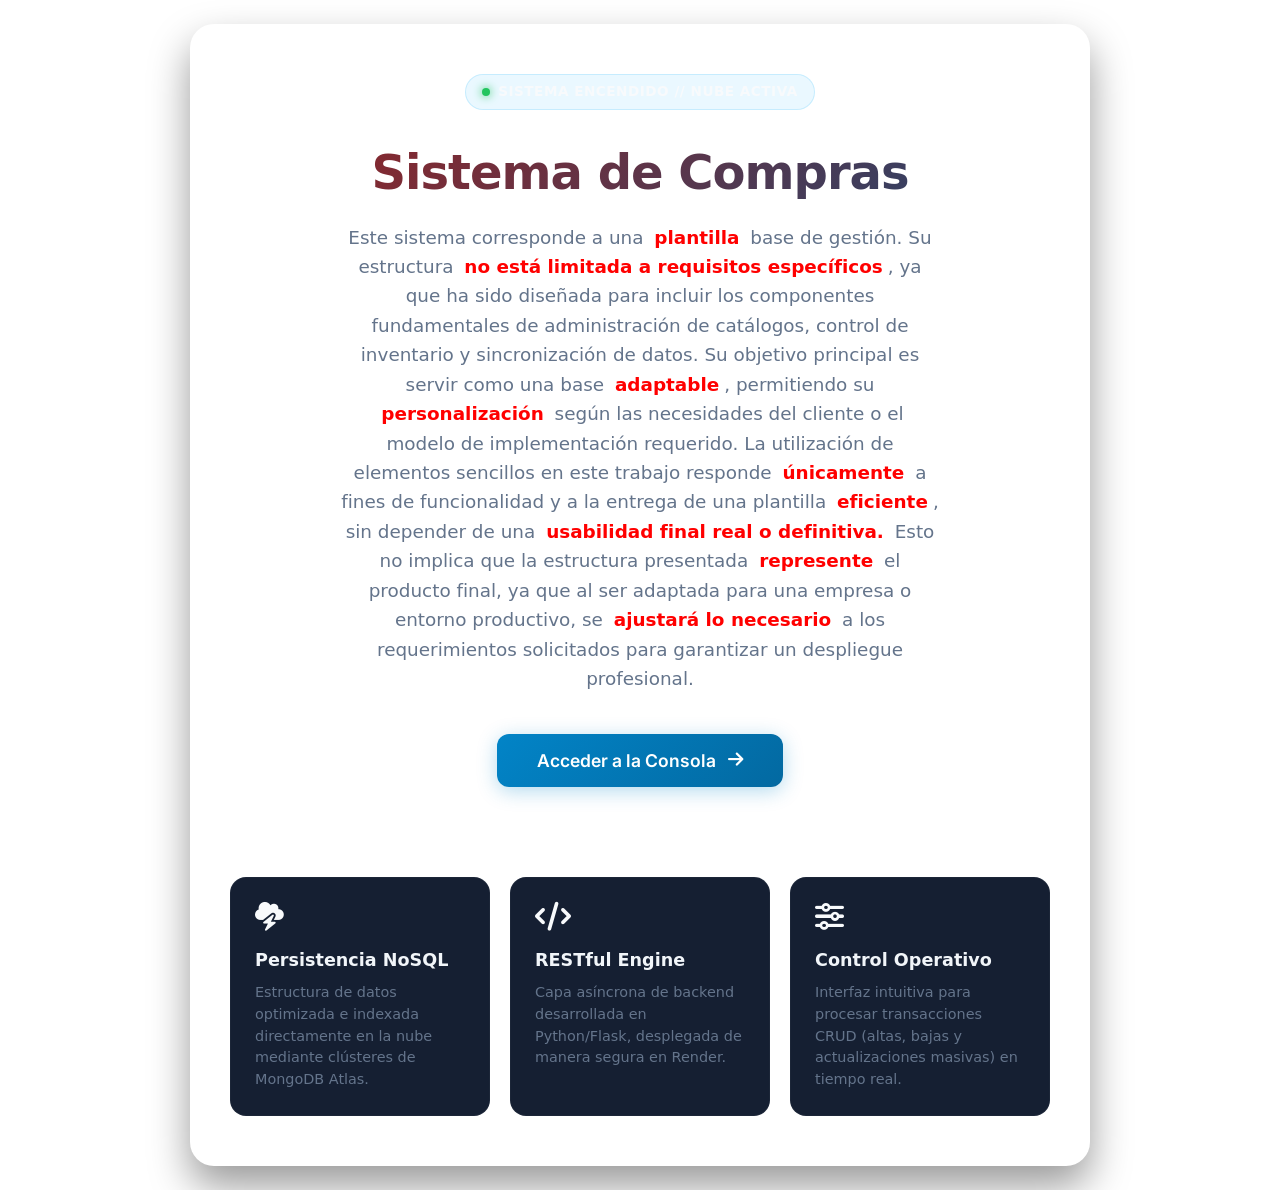
==== commit 7e416a7f: "Update index.html" ====
--- a/index.html
+++ b/index.html
@@ -98,6 +98,13 @@
             margin: 0 auto 40px auto;
             line-height: 1.6;
         }
+
+        .resaltar {
+  color: rgb(255, 0, 0);
+  padding: 2px 5px;
+  border-radius: 4px;
+  font-weight: 600;
+}
 
         /* Botón de Acceso Principal */
         .btn-primary {
@@ -176,9 +183,32 @@
             </div>
 
             <h1>Sistema de Compras</h1>
-            <p class="subtitle">Consola centralizada para la administración
-                automatizada de catálogos, control de inventario y
-                sincronización persistente en la nube.</p>
+            <p class="subtitle">
+                Este sistema corresponde a una <span
+                    class="resaltar">plantilla</span> base de gestión. Su
+                estructura <span class="resaltar">no está limitada a requisitos
+                    específicos</span>, ya que ha
+                sido diseñada para incluir los componentes fundamentales de
+                administración de catálogos, control de inventario y
+                sincronización de datos. Su objetivo principal es servir como
+                una base <span class="resaltar">adaptable</span>, permitiendo su
+                <span class="resaltar">personalización</span> según las
+                necesidades del cliente o el modelo de implementación requerido.
+
+                La utilización de elementos sencillos en este trabajo responde
+                <span class="resaltar">únicamente</span> a fines de
+                funcionalidad y a la entrega de una
+                plantilla <span class="resaltar">eficiente</span>, sin depender
+                de una <span class="resaltar">usabilidad final real o
+                    definitiva.</span>
+                Esto no implica que la estructura presentada
+                <span class="resaltar">represente</span> el producto final, ya
+                que al ser adaptada para una
+                empresa o entorno productivo, se <span class="resaltar">ajustará
+                    lo necesario</span> a los
+                requerimientos solicitados para garantizar un despliegue
+                profesional.
+            </p>
 
             <button class="btn-primary"
                 onclick="window.location.href='catalogo.html'">
